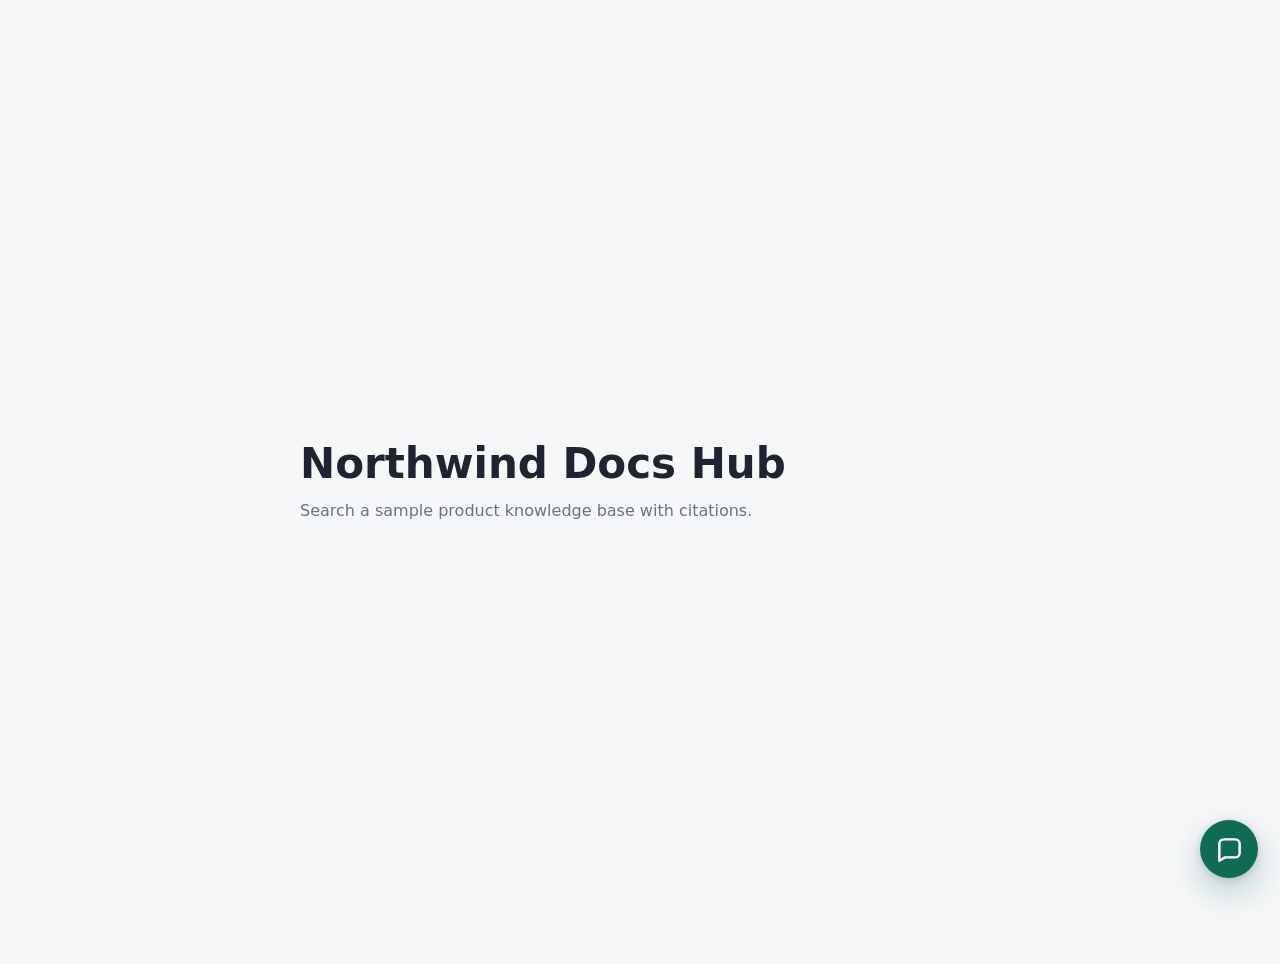
==== static/index.html @ 2afe3430 "Initial release" ====
<!doctype html>
<html lang="en">
<head>
<meta charset="utf-8">
<meta name="viewport" content="width=device-width, initial-scale=1">
<title>Northwind Docs Hub</title>
<meta name="description" content="Sample product knowledge base with document search, citations, and an embeddable chat widget.">
<meta name="theme-color" content="#0f6b54">
<link rel="canonical" href="https://bot.xyh.wiki/">
<link rel="icon" type="image/svg+xml" href="/static/favicon.svg">
<link rel="icon" type="image/x-icon" sizes="48x48" href="/favicon.ico">
<link rel="apple-touch-icon" href="/static/apple-touch-icon.png">
<meta property="og:type" content="website">
<meta property="og:title" content="Northwind Docs Hub">
<meta property="og:description" content="Sample product knowledge base with document search, citations, and an embeddable chat widget.">
<meta property="og:url" content="https://bot.xyh.wiki/">
<meta property="og:image" content="https://bot.xyh.wiki/static/apple-touch-icon.png">
<meta name="twitter:card" content="summary">
<style>
  html, body { min-height: 100%; }
  body {
    margin: 0;
    font-family: "Avenir Next", "Segoe UI", system-ui, sans-serif;
    background: #f6f7f9;
    color: #1f2430;
  }
  .page {
    min-height: 100vh;
    display: grid;
    place-items: center;
    padding: 32px 20px;
  }
  .intro {
    width: min(680px, 100%);
  }
  .intro h1 {
    margin: 0 0 10px;
    font-size: clamp(26px, 5vw, 42px);
    line-height: 1.12;
    font-weight: 700;
  }
  .intro p {
    margin: 0;
    color: #6b7280;
    font-size: 16px;
    line-height: 1.7;
  }
</style>
</head>
<body>
<main class="page">
  <section class="intro" aria-label="Assistant">
    <h1 id="page-title">Northwind Docs Hub</h1>
    <p id="page-tagline">Search a sample product knowledge base with citations.</p>
  </section>
</main>
<noscript><p style="padding:16px 22px">This page requires JavaScript. Please enable it and reload.</p></noscript>
<script>
fetch("/api/config").then(r => r.json()).then(cfg => {
  document.title = cfg.name;
  document.documentElement.lang = cfg.lang || "en";
  document.getElementById("page-title").textContent = cfg.name;
  document.getElementById("page-tagline").textContent = cfg.tagline;
}).catch(() => {});
</script>
<script src="/static/widget.js?v=60027d6"></script>
</body>
</html>
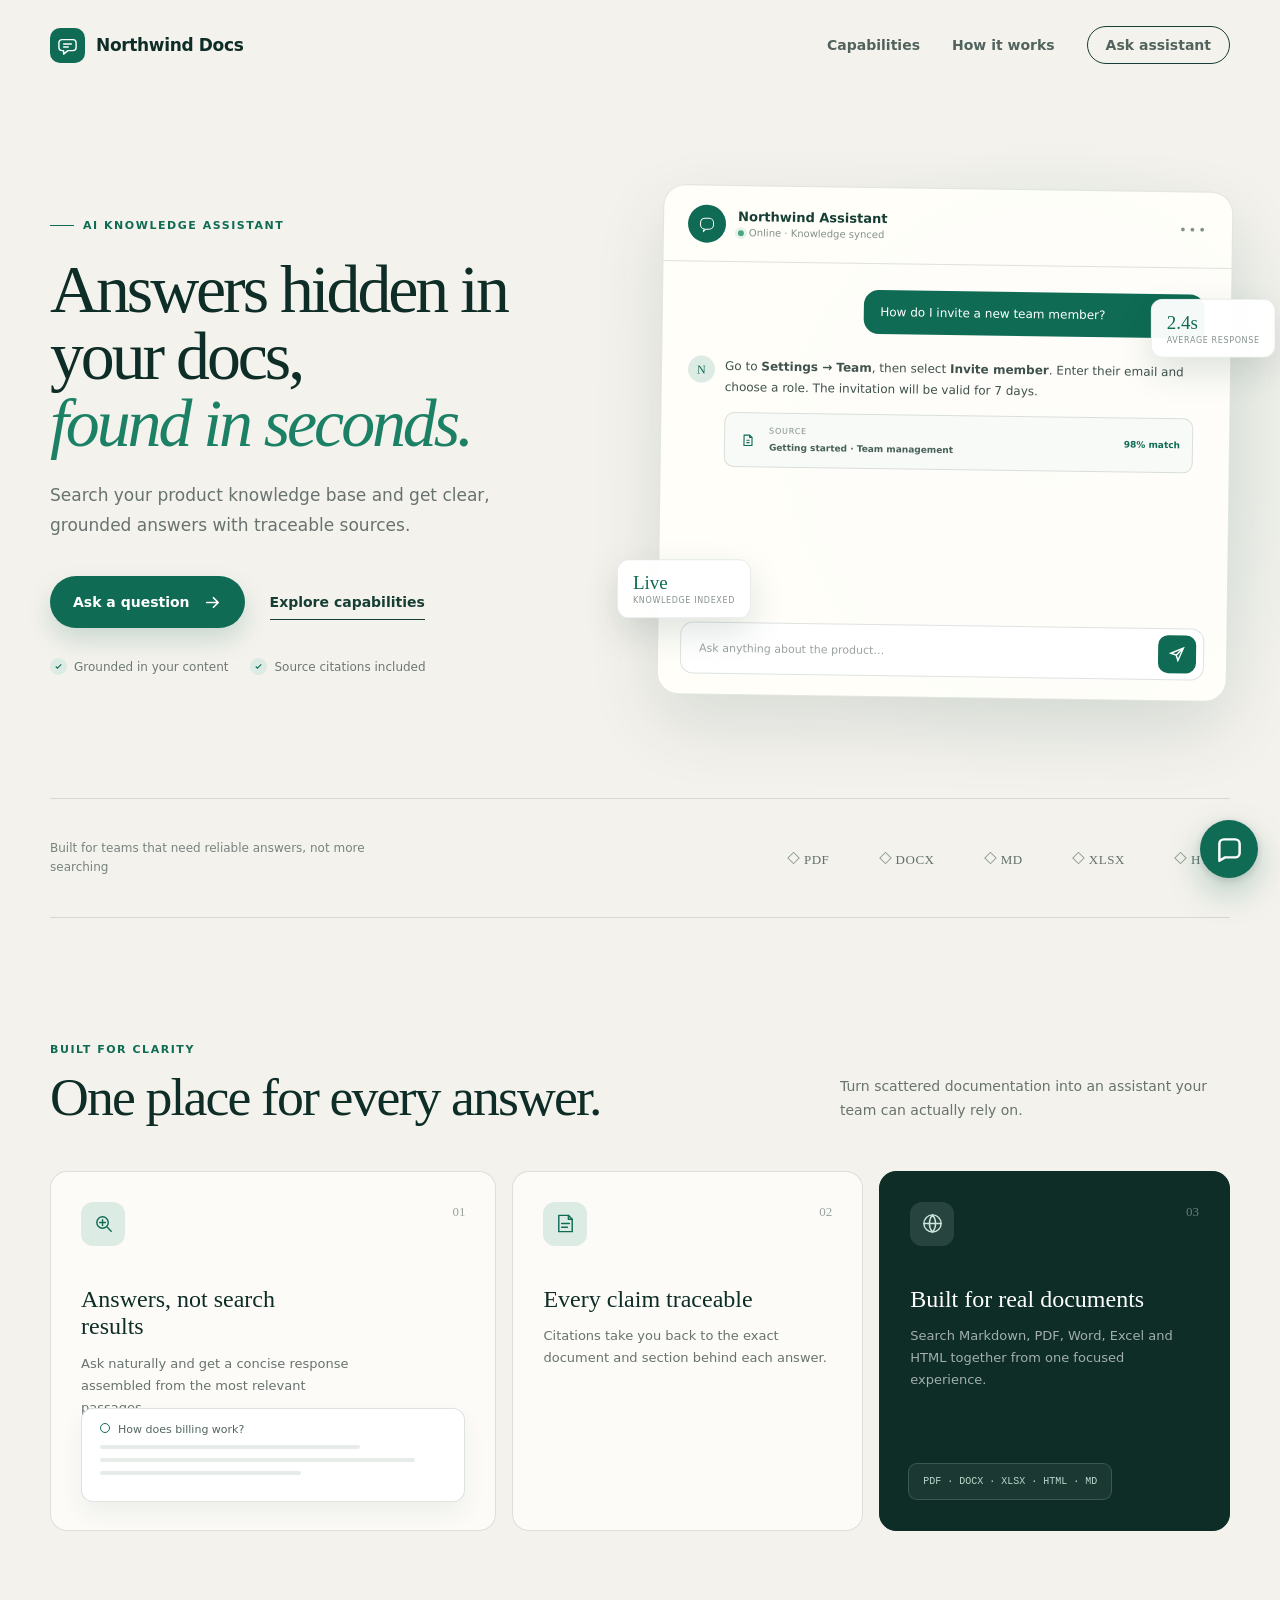
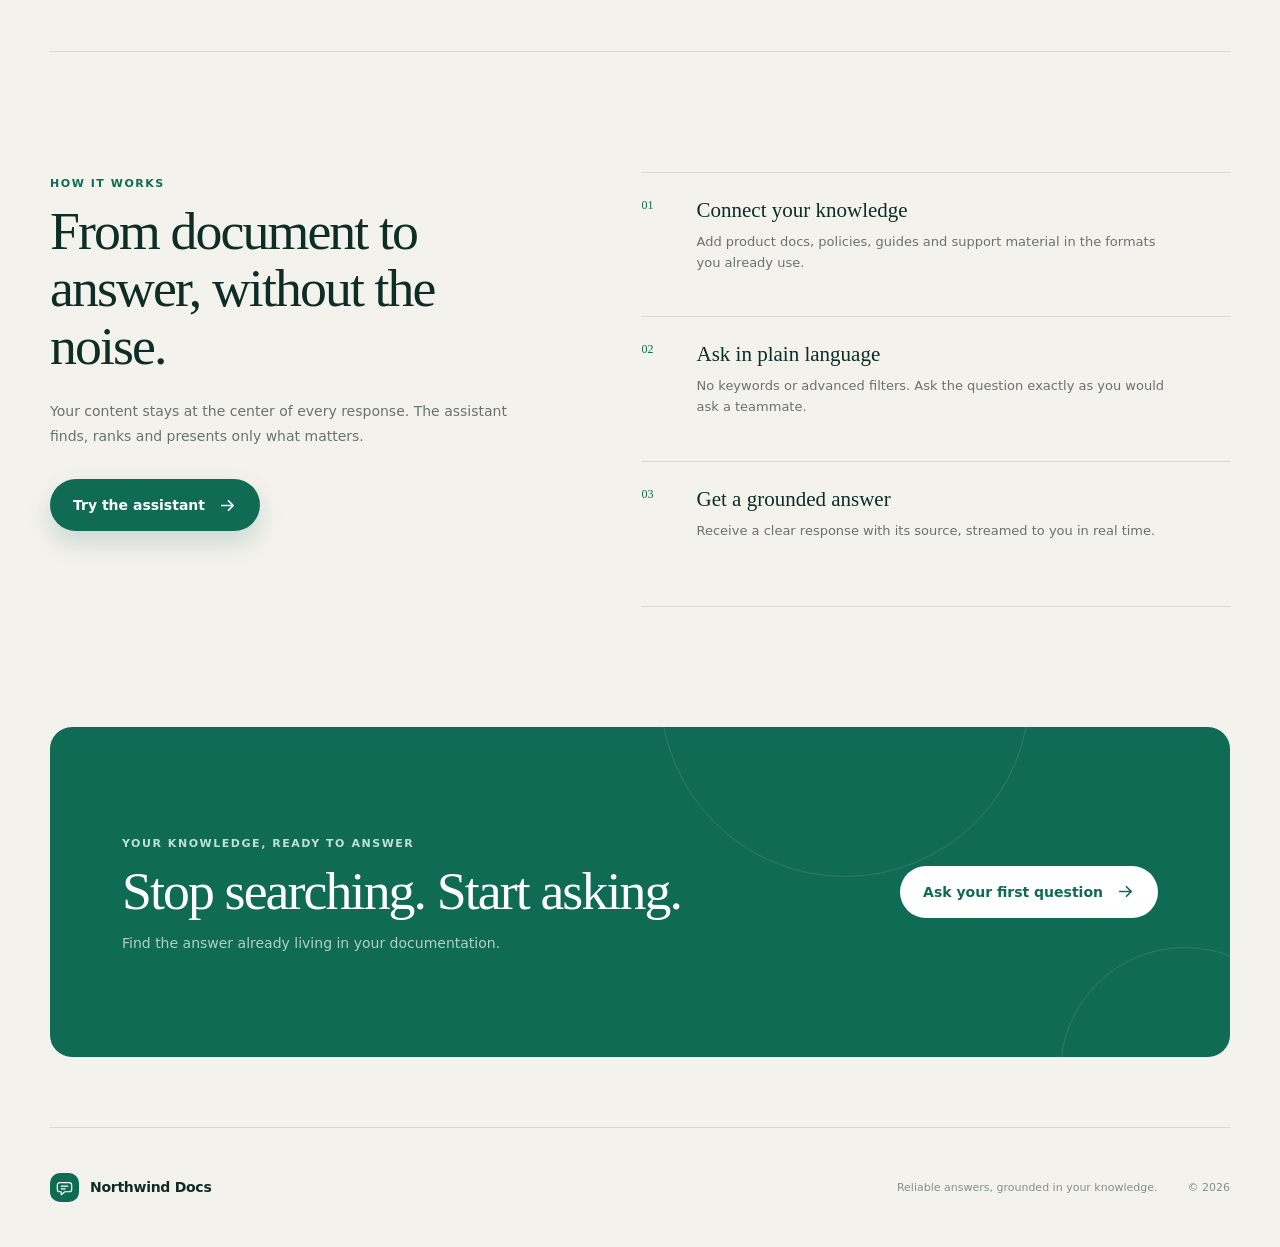
==== commit 5b3f2dc9: "feat: redesign showcase and restrict chat access" ====
--- a/static/index.html
+++ b/static/index.html
@@ -1,68 +1,150 @@
 <!doctype html>
 <html lang="en">
 <head>
-<meta charset="utf-8">
-<meta name="viewport" content="width=device-width, initial-scale=1">
-<title>Northwind Docs Hub</title>
-<meta name="description" content="Sample product knowledge base with document search, citations, and an embeddable chat widget.">
-<meta name="theme-color" content="#0f6b54">
-<link rel="canonical" href="https://bot.xyh.wiki/">
-<link rel="icon" type="image/svg+xml" href="/static/favicon.svg">
-<link rel="icon" type="image/x-icon" sizes="48x48" href="/favicon.ico">
-<link rel="apple-touch-icon" href="/static/apple-touch-icon.png">
-<meta property="og:type" content="website">
-<meta property="og:title" content="Northwind Docs Hub">
-<meta property="og:description" content="Sample product knowledge base with document search, citations, and an embeddable chat widget.">
-<meta property="og:url" content="https://bot.xyh.wiki/">
-<meta property="og:image" content="https://bot.xyh.wiki/static/apple-touch-icon.png">
-<meta name="twitter:card" content="summary">
-<style>
-  html, body { min-height: 100%; }
-  body {
-    margin: 0;
-    font-family: "Avenir Next", "Segoe UI", system-ui, sans-serif;
-    background: #f6f7f9;
-    color: #1f2430;
-  }
-  .page {
-    min-height: 100vh;
-    display: grid;
-    place-items: center;
-    padding: 32px 20px;
-  }
-  .intro {
-    width: min(680px, 100%);
-  }
-  .intro h1 {
-    margin: 0 0 10px;
-    font-size: clamp(26px, 5vw, 42px);
-    line-height: 1.12;
-    font-weight: 700;
-  }
-  .intro p {
-    margin: 0;
-    color: #6b7280;
-    font-size: 16px;
-    line-height: 1.7;
-  }
-</style>
+  <meta charset="utf-8">
+  <meta name="viewport" content="width=device-width, initial-scale=1">
+  <title>Northwind Docs Hub</title>
+  <meta name="description" content="Ask your product knowledge base and get clear, grounded answers with citations.">
+  <meta name="theme-color" content="#f4f2ed">
+  <link rel="canonical" href="https://bot.xyh.wiki/">
+  <link rel="icon" type="image/svg+xml" href="/static/favicon.svg">
+  <link rel="icon" type="image/x-icon" sizes="48x48" href="/favicon.ico">
+  <link rel="apple-touch-icon" href="/static/apple-touch-icon.png">
+  <link rel="stylesheet" href="/static/home.css?v=20260721">
+  <meta property="og:type" content="website">
+  <meta property="og:title" content="Northwind Docs Hub">
+  <meta property="og:description" content="Ask your product knowledge base and get clear, grounded answers with citations.">
+  <meta property="og:url" content="https://bot.xyh.wiki/">
+  <meta property="og:image" content="https://bot.xyh.wiki/static/apple-touch-icon.png">
+  <meta name="twitter:card" content="summary">
 </head>
 <body>
-<main class="page">
-  <section class="intro" aria-label="Assistant">
-    <h1 id="page-title">Northwind Docs Hub</h1>
-    <p id="page-tagline">Search a sample product knowledge base with citations.</p>
-  </section>
-</main>
-<noscript><p style="padding:16px 22px">This page requires JavaScript. Please enable it and reload.</p></noscript>
-<script>
-fetch("/api/config").then(r => r.json()).then(cfg => {
-  document.title = cfg.name;
-  document.documentElement.lang = cfg.lang || "en";
-  document.getElementById("page-title").textContent = cfg.name;
-  document.getElementById("page-tagline").textContent = cfg.tagline;
-}).catch(() => {});
-</script>
-<script src="/static/widget.js?v=60027d6"></script>
+  <div class="page-shell">
+    <header class="site-header">
+      <a class="brand" href="#top" aria-label="Home">
+        <span class="brand-mark" aria-hidden="true">
+          <svg viewBox="0 0 32 32" fill="none"><path d="M9 8.5h14a4 4 0 0 1 4 4v6a4 4 0 0 1-4 4h-6.4L11 27v-4.5H9a4 4 0 0 1-4-4v-6a4 4 0 0 1 4-4Z"/><path d="M11 14h10M11 18h6"/></svg>
+        </span>
+        <span id="brand-name">Northwind Docs</span>
+      </a>
+      <nav class="site-nav" aria-label="Primary navigation">
+        <a href="#capabilities" data-copy="navCapabilities">Capabilities</a>
+        <a href="#workflow" data-copy="navWorkflow">How it works</a>
+        <button class="nav-cta js-open-chat" type="button" data-copy="navAsk">Ask assistant</button>
+      </nav>
+    </header>
+
+    <main id="top">
+      <section class="hero" aria-labelledby="hero-title">
+        <div class="hero-copy">
+          <div class="eyebrow"><span></span><span data-copy="eyebrow">AI knowledge assistant</span></div>
+          <h1 id="hero-title"><span data-copy="heroLead">Answers hidden in your docs,</span> <em data-copy="heroAccent">found in seconds.</em></h1>
+          <p id="page-tagline" class="hero-summary">Search your product knowledge base and get clear, grounded answers with traceable sources.</p>
+          <div class="hero-actions">
+            <button class="primary-action js-open-chat" type="button">
+              <span data-copy="heroCta">Ask a question</span>
+              <svg viewBox="0 0 20 20" fill="none" aria-hidden="true"><path d="M4 10h12m-5-5 5 5-5 5"/></svg>
+            </button>
+            <a class="text-action" href="#capabilities" data-copy="heroLearn">Explore capabilities</a>
+          </div>
+          <div class="trust-row" aria-label="Service highlights">
+            <div><svg viewBox="0 0 20 20" fill="none"><path d="m5 10 3 3 7-7"/></svg><span data-copy="trustGrounded">Grounded in your content</span></div>
+            <div><svg viewBox="0 0 20 20" fill="none"><path d="m5 10 3 3 7-7"/></svg><span data-copy="trustSources">Source citations included</span></div>
+          </div>
+        </div>
+
+        <div class="assistant-demo" aria-label="Assistant response preview">
+          <div class="demo-topbar">
+            <div class="demo-identity">
+              <span class="demo-avatar"><span></span></span>
+              <div><strong id="demo-name">Northwind Assistant</strong><small><i></i><span data-copy="demoOnline">Online · Knowledge synced</span></small></div>
+            </div>
+            <span class="demo-menu" aria-hidden="true">•••</span>
+          </div>
+          <div class="demo-body">
+            <div class="message message-user" data-copy="demoQuestion">How do I invite a new team member?</div>
+            <div class="message message-assistant">
+              <span class="tiny-avatar" aria-hidden="true">N</span>
+              <div class="answer-card">
+                <p data-copy="demoAnswer">Go to <strong>Settings → Team</strong>, then select <strong>Invite member</strong>. Enter their email and choose a role. The invitation will be valid for 7 days.</p>
+                <div class="source-card">
+                  <svg viewBox="0 0 20 20" fill="none"><path d="M5 3.5h7l3 3v10H5v-13Z"/><path d="M12 3.5v3h3M8 10h4M8 13h4"/></svg>
+                  <div><span data-copy="demoSource">Source</span><strong data-copy="demoDocument">Getting started · Team management</strong></div>
+                  <span class="source-match" data-copy="demoMatch">98% match</span>
+                </div>
+              </div>
+            </div>
+          </div>
+          <button class="demo-composer js-open-chat" type="button">
+            <span data-copy="demoPlaceholder">Ask anything about the product…</span>
+            <i><svg viewBox="0 0 20 20" fill="none"><path d="m17 3-6 14-2-6-6-2 14-6ZM9 11l8-8"/></svg></i>
+          </button>
+          <span class="floating-note note-fast"><b>2.4s</b><small data-copy="noteResponse">average response</small></span>
+          <span class="floating-note note-index"><b id="indexed-count">Live</b><small data-copy="noteIndexed">knowledge indexed</small></span>
+        </div>
+      </section>
+
+      <section class="proof" aria-label="Highlights">
+        <p data-copy="proofIntro">Built for teams that need reliable answers, not more searching</p>
+        <div class="proof-items">
+          <span><b>PDF</b></span><span><b>DOCX</b></span><span><b>MD</b></span><span><b>XLSX</b></span><span><b>HTML</b></span>
+        </div>
+      </section>
+
+      <section class="section capabilities" id="capabilities">
+        <div class="section-heading">
+          <div><span class="section-kicker" data-copy="capKicker">Built for clarity</span><h2 data-copy="capTitle">One place for every answer.</h2></div>
+          <p data-copy="capSummary">Turn scattered documentation into an assistant your team can actually rely on.</p>
+        </div>
+        <div class="feature-grid">
+          <article class="feature-card feature-main">
+            <span class="feature-icon"><svg viewBox="0 0 24 24" fill="none"><circle cx="11" cy="11" r="6"/><path d="m16 16 4 4M8 11h6M11 8v6"/></svg></span>
+            <span class="feature-number">01</span>
+            <h3 data-copy="featureSearchTitle">Answers, not search results</h3>
+            <p data-copy="featureSearchText">Ask naturally and get a concise response assembled from the most relevant passages.</p>
+            <div class="search-visual"><span data-copy="searchVisual">How does billing work?</span><i></i><i></i><i></i></div>
+          </article>
+          <article class="feature-card">
+            <span class="feature-icon"><svg viewBox="0 0 24 24" fill="none"><path d="M5 3.5h10l4 4v13H5v-17Z"/><path d="M15 3.5v4h4M8 12h8M8 16h6"/></svg></span>
+            <span class="feature-number">02</span>
+            <h3 data-copy="featureSourceTitle">Every claim traceable</h3>
+            <p data-copy="featureSourceText">Citations take you back to the exact document and section behind each answer.</p>
+          </article>
+          <article class="feature-card feature-dark">
+            <span class="feature-icon"><svg viewBox="0 0 24 24" fill="none"><path d="M12 21a9 9 0 1 0 0-18 9 9 0 0 0 0 18Z"/><path d="M3 12h18M12 3a14 14 0 0 1 0 18M12 3a14 14 0 0 0 0 18"/></svg></span>
+            <span class="feature-number">03</span>
+            <h3 data-copy="featureFormatsTitle">Built for real documents</h3>
+            <p data-copy="featureFormatsText">Search Markdown, PDF, Word, Excel and HTML together from one focused experience.</p>
+            <span class="code-pill">PDF · DOCX · XLSX · HTML · MD</span>
+          </article>
+        </div>
+      </section>
+
+      <section class="section workflow" id="workflow">
+        <div class="workflow-copy">
+          <span class="section-kicker" data-copy="flowKicker">How it works</span>
+          <h2 data-copy="flowTitle">From document to answer, without the noise.</h2>
+          <p data-copy="flowSummary">Your content stays at the center of every response. The assistant finds, ranks and presents only what matters.</p>
+          <button class="primary-action js-open-chat" type="button"><span data-copy="flowCta">Try the assistant</span><svg viewBox="0 0 20 20" fill="none"><path d="M4 10h12m-5-5 5 5-5 5"/></svg></button>
+        </div>
+        <ol class="workflow-steps">
+          <li><span>01</span><div><h3 data-copy="stepOneTitle">Connect your knowledge</h3><p data-copy="stepOneText">Add product docs, policies, guides and support material in the formats you already use.</p></div></li>
+          <li><span>02</span><div><h3 data-copy="stepTwoTitle">Ask in plain language</h3><p data-copy="stepTwoText">No keywords or advanced filters. Ask the question exactly as you would ask a teammate.</p></div></li>
+          <li><span>03</span><div><h3 data-copy="stepThreeTitle">Get a grounded answer</h3><p data-copy="stepThreeText">Receive a clear response with its source, streamed to you in real time.</p></div></li>
+        </ol>
+      </section>
+
+      <section class="final-cta">
+        <span class="cta-orbit orbit-one"></span><span class="cta-orbit orbit-two"></span>
+        <div><span class="section-kicker" data-copy="ctaKicker">Your knowledge, ready to answer</span><h2 data-copy="ctaTitle">Stop searching. Start asking.</h2><p data-copy="ctaSummary">Find the answer already living in your documentation.</p></div>
+        <button class="light-action js-open-chat" type="button"><span data-copy="ctaButton">Ask your first question</span><svg viewBox="0 0 20 20" fill="none"><path d="M4 10h12m-5-5 5 5-5 5"/></svg></button>
+      </section>
+    </main>
+
+    <footer><a class="brand footer-brand" href="#top"><span class="brand-mark" aria-hidden="true"><svg viewBox="0 0 32 32" fill="none"><path d="M9 8.5h14a4 4 0 0 1 4 4v6a4 4 0 0 1-4 4h-6.4L11 27v-4.5H9a4 4 0 0 1-4-4v-6a4 4 0 0 1 4-4Z"/><path d="M11 14h10M11 18h6"/></svg></span><span id="footer-name">Northwind Docs</span></a><p data-copy="footerText">Reliable answers, grounded in your knowledge.</p><span>© <span id="year"></span></span></footer>
+  </div>
+  <noscript><p class="noscript">This page requires JavaScript. Please enable it and reload.</p></noscript>
+  <script src="/static/home.js?v=20260721"></script>
+  <script src="/static/widget.js?v=60027d6"></script>
 </body>
 </html>
--- a/static/home.css
+++ b/static/home.css
@@ -0,0 +1,194 @@
+:root {
+  --paper: #f4f2ed;
+  --surface: #fffefa;
+  --ink: #173e35;
+  --ink-deep: #0d2d26;
+  --muted: #68736f;
+  --green: #0f6b54;
+  --green-bright: #1c8065;
+  --mint: #dcece4;
+  --line: rgba(23, 62, 53, .14);
+  --shadow: 0 28px 70px rgba(18, 57, 48, .12);
+}
+
+* { box-sizing: border-box; }
+html { scroll-behavior: smooth; }
+body { margin: 0; background: var(--paper); color: var(--ink); font-family: Inter, "Avenir Next", "Segoe UI", system-ui, sans-serif; -webkit-font-smoothing: antialiased; }
+button, a { font: inherit; }
+button { color: inherit; }
+a { color: inherit; text-decoration: none; }
+svg { display: block; }
+.page-shell { overflow: hidden; }
+.site-header { width: min(1180px, calc(100% - 48px)); height: 90px; margin: auto; display: flex; align-items: center; justify-content: space-between; }
+.brand { display: inline-flex; align-items: center; gap: 11px; color: var(--ink-deep); font-size: 17px; font-weight: 750; letter-spacing: -.02em; }
+.brand-mark { width: 35px; height: 35px; display: grid; place-items: center; border-radius: 10px; background: var(--green); color: #fff; }
+.brand-mark svg { width: 25px; stroke: currentColor; stroke-width: 1.8; stroke-linecap: round; stroke-linejoin: round; }
+.site-nav { display: flex; align-items: center; gap: 32px; color: #52635e; font-size: 14px; font-weight: 550; }
+.site-nav a { transition: color .2s; }
+.site-nav a:hover { color: var(--green); }
+.nav-cta { border: 1px solid var(--ink); border-radius: 999px; padding: 10px 18px; background: transparent; cursor: pointer; transition: .2s; }
+.nav-cta:hover { background: var(--ink); color: #fff; transform: translateY(-1px); }
+
+.hero { position: relative; width: min(1180px, calc(100% - 48px)); min-height: 670px; margin: 18px auto 20px; display: grid; grid-template-columns: .92fr 1.08fr; align-items: center; gap: 72px; }
+.hero::before { content: ""; position: absolute; z-index: -1; top: 1%; right: -13%; width: 670px; height: 670px; border-radius: 50%; background: radial-gradient(circle, rgba(160, 205, 184, .28), rgba(220, 236, 228, .05) 65%, transparent 70%); }
+.eyebrow, .section-kicker { text-transform: uppercase; letter-spacing: .14em; color: var(--green); font-weight: 750; font-size: 11px; }
+.eyebrow { display: inline-flex; align-items: center; gap: 9px; }
+.eyebrow > span:first-child { width: 24px; height: 1px; background: currentColor; }
+.hero h1 { margin: 24px 0 24px; color: var(--ink-deep); font-family: Georgia, "Times New Roman", serif; font-weight: 500; font-size: clamp(52px, 5.3vw, 76px); line-height: .99; letter-spacing: -.045em; }
+.hero h1 em { display: block; color: var(--green-bright); font-weight: 400; }
+.hero-summary { max-width: 530px; margin: 0; color: var(--muted); font-size: 17px; line-height: 1.75; }
+.hero-actions { display: flex; align-items: center; gap: 25px; margin-top: 36px; }
+.primary-action, .light-action { border: 0; border-radius: 999px; display: inline-flex; align-items: center; justify-content: center; gap: 13px; cursor: pointer; font-size: 14px; font-weight: 700; transition: transform .2s, box-shadow .2s, background .2s; }
+.primary-action { min-height: 52px; padding: 0 23px; color: #fff; background: var(--green); box-shadow: 0 12px 25px rgba(15, 107, 84, .18); }
+.primary-action:hover, .light-action:hover { transform: translateY(-2px); box-shadow: 0 16px 30px rgba(15, 107, 84, .25); }
+.primary-action svg, .light-action svg { width: 19px; stroke: currentColor; stroke-width: 1.8; stroke-linecap: round; stroke-linejoin: round; }
+.text-action { padding: 9px 0; border-bottom: 1px solid var(--ink); font-size: 14px; font-weight: 650; }
+.trust-row { display: flex; gap: 22px; margin-top: 30px; color: #6b7874; font-size: 12px; }
+.trust-row div { display: flex; align-items: center; gap: 7px; }
+.trust-row svg { width: 17px; height: 17px; padding: 3px; border-radius: 50%; background: var(--mint); stroke: var(--green); stroke-width: 2; }
+
+.assistant-demo { position: relative; justify-self: end; width: min(100%, 570px); min-height: 510px; border: 1px solid rgba(23, 62, 53, .12); border-radius: 22px; background: rgba(255, 254, 250, .94); box-shadow: var(--shadow); transform: rotate(.8deg); }
+.demo-topbar { height: 76px; padding: 0 24px; border-bottom: 1px solid var(--line); display: flex; align-items: center; justify-content: space-between; }
+.demo-identity { display: flex; align-items: center; gap: 12px; }
+.demo-avatar { width: 38px; height: 38px; display: grid; place-items: center; border-radius: 50%; background: var(--green); }
+.demo-avatar span { width: 14px; height: 12px; border: 1.6px solid #fff; border-radius: 5px; position: relative; }
+.demo-avatar span::after { content: ""; position: absolute; left: 2px; bottom: -4px; border-width: 3px 3px 0 0; border-style: solid; border-color: #fff transparent transparent transparent; }
+.demo-identity strong { display: block; font-size: 13px; }
+.demo-identity small { display: flex; align-items: center; gap: 5px; margin-top: 3px; color: #82908b; font-size: 10px; }
+.demo-identity small i { width: 6px; height: 6px; border-radius: 50%; background: #48a783; box-shadow: 0 0 0 3px rgba(72, 167, 131, .13); }
+.demo-menu { color: #82908b; font-size: 13px; letter-spacing: 2px; }
+.demo-body { min-height: 347px; padding: 26px 26px 15px; }
+.message { font-size: 12px; line-height: 1.7; }
+.message-user { max-width: 66%; margin-left: auto; padding: 12px 16px; border-radius: 15px 15px 4px 15px; background: var(--green); color: #fff; }
+.message-assistant { display: flex; gap: 10px; margin-top: 24px; }
+.tiny-avatar { width: 27px; height: 27px; flex: 0 0 auto; display: grid; place-items: center; border-radius: 50%; background: var(--mint); color: var(--green); font-family: Georgia, serif; font-size: 12px; }
+.answer-card { padding-right: 10px; }
+.answer-card > p { margin: 0; color: #3f514c; }
+.source-card { margin-top: 15px; padding: 11px 12px; display: flex; align-items: center; gap: 10px; border: 1px solid var(--line); border-radius: 10px; background: #f8faf7; }
+.source-card > svg { width: 22px; height: 22px; padding: 3px; color: var(--green); stroke: currentColor; stroke-width: 1.4; }
+.source-card div { flex: 1; min-width: 0; }
+.source-card div span { display: block; color: #84908d; font-size: 8px; text-transform: uppercase; letter-spacing: .1em; }
+.source-card div strong { display: block; margin-top: 2px; color: #476059; font-size: 9px; white-space: nowrap; overflow: hidden; text-overflow: ellipsis; }
+.source-match { color: var(--green); font-size: 9px; font-weight: 700; white-space: nowrap; }
+.demo-composer { position: absolute; left: 22px; right: 22px; bottom: 20px; width: calc(100% - 44px); min-height: 52px; padding: 0 7px 0 18px; border: 1px solid var(--line); border-radius: 13px; background: #fff; color: #9aa39f; display: flex; align-items: center; justify-content: space-between; cursor: pointer; font-size: 11px; text-align: left; }
+.demo-composer i { width: 38px; height: 38px; display: grid; place-items: center; border-radius: 10px; background: var(--green); color: #fff; }
+.demo-composer svg { width: 18px; stroke: currentColor; stroke-width: 1.6; }
+.floating-note { position: absolute; min-width: 115px; padding: 12px 15px; border: 1px solid rgba(23, 62, 53, .1); border-radius: 12px; background: rgba(255,255,255,.96); box-shadow: 0 14px 35px rgba(18, 57, 48, .13); transform: rotate(-.8deg); }
+.floating-note b, .floating-note small { display: block; }
+.floating-note b { color: var(--green); font-family: Georgia, serif; font-size: 19px; font-weight: 500; }
+.floating-note small { margin-top: 2px; color: #87928e; font-size: 8px; text-transform: uppercase; letter-spacing: .08em; }
+.note-fast { top: 106px; right: -45px; }
+.note-index { left: -42px; bottom: 75px; }
+
+.proof { width: min(1180px, calc(100% - 48px)); min-height: 120px; margin: 0 auto; border-top: 1px solid var(--line); border-bottom: 1px solid var(--line); display: flex; align-items: center; justify-content: space-between; gap: 30px; }
+.proof p { margin: 0; max-width: 330px; color: #78837f; font-size: 12px; line-height: 1.6; }
+.proof-items { display: flex; align-items: center; gap: clamp(22px, 4vw, 55px); color: #61706b; }
+.proof-items span { position: relative; padding-left: 15px; }
+.proof-items span::before { content: ""; position: absolute; left: 0; top: 50%; width: 7px; height: 7px; border: 1px solid #91a099; transform: translateY(-50%) rotate(45deg); }
+.proof-items b { font-family: Georgia, serif; font-size: 13px; font-weight: 500; letter-spacing: .04em; }
+
+.section { width: min(1180px, calc(100% - 48px)); margin: 0 auto; padding: 120px 0; }
+.section-heading { display: flex; justify-content: space-between; align-items: end; margin-bottom: 44px; }
+.section-heading h2, .workflow h2, .final-cta h2 { margin: 12px 0 0; font-family: Georgia, "Times New Roman", serif; color: var(--ink-deep); font-size: clamp(38px, 4.2vw, 55px); font-weight: 500; line-height: 1.07; letter-spacing: -.035em; }
+.section-heading p { max-width: 390px; margin: 0 0 4px; color: var(--muted); font-size: 14px; line-height: 1.7; }
+.feature-grid { display: grid; grid-template-columns: 1.12fr .88fr .88fr; gap: 16px; }
+.feature-card { position: relative; min-height: 360px; padding: 30px; overflow: hidden; border: 1px solid var(--line); border-radius: 17px; background: rgba(255,254,250,.75); }
+.feature-icon { width: 44px; height: 44px; display: grid; place-items: center; border-radius: 12px; background: var(--mint); color: var(--green); }
+.feature-icon svg { width: 23px; stroke: currentColor; stroke-width: 1.5; stroke-linecap: round; stroke-linejoin: round; }
+.feature-number { position: absolute; top: 32px; right: 30px; color: #99a39f; font-family: Georgia, serif; font-size: 13px; }
+.feature-card h3 { max-width: 260px; margin: 40px 0 12px; color: var(--ink-deep); font-family: Georgia, serif; font-size: 24px; font-weight: 500; line-height: 1.15; }
+.feature-card p { max-width: 290px; margin: 0; color: var(--muted); font-size: 13px; line-height: 1.7; }
+.feature-dark { background: var(--ink-deep); color: #fff; border-color: var(--ink-deep); }
+.feature-dark .feature-icon { background: rgba(255,255,255,.11); color: #cce6db; }
+.feature-dark .feature-number { color: rgba(255,255,255,.38); }
+.feature-dark h3 { color: #fff; }
+.feature-dark p { color: rgba(255,255,255,.62); }
+.search-visual { position: absolute; left: 30px; right: 30px; bottom: 28px; height: 94px; padding: 14px 18px; border: 1px solid var(--line); border-radius: 12px; background: #fff; color: #536660; font-size: 11px; box-shadow: 0 12px 25px rgba(18, 57, 48, .06); }
+.search-visual::before { content: ""; display: inline-block; width: 8px; height: 8px; margin-right: 8px; border: 1.5px solid var(--green); border-radius: 50%; }
+.search-visual i { display: block; width: 75%; height: 4px; margin-top: 9px; border-radius: 4px; background: #e7ece9; }
+.search-visual i:nth-last-child(2) { width: 91%; }
+.search-visual i:last-child { width: 58%; }
+.code-pill { position: absolute; left: 28px; bottom: 30px; padding: 12px 14px; border: 1px solid rgba(255,255,255,.15); border-radius: 9px; color: #b8d9cc; background: rgba(255,255,255,.06); font-family: ui-monospace, SFMono-Regular, Consolas, monospace; font-size: 10px; }
+
+.workflow { display: grid; grid-template-columns: .9fr 1.1fr; gap: 110px; border-top: 1px solid var(--line); }
+.workflow h2 { max-width: 450px; }
+.workflow-copy > p { max-width: 470px; margin: 24px 0 30px; color: var(--muted); font-size: 14px; line-height: 1.8; }
+.workflow-steps { margin: 0; padding: 0; list-style: none; }
+.workflow-steps li { min-height: 145px; padding: 25px 0; display: grid; grid-template-columns: 55px 1fr; border-bottom: 1px solid var(--line); }
+.workflow-steps li:first-child { border-top: 1px solid var(--line); }
+.workflow-steps > li > span { color: var(--green); font-family: Georgia, serif; font-size: 12px; }
+.workflow-steps h3 { margin: 0 0 8px; color: var(--ink-deep); font-family: Georgia, serif; font-size: 21px; font-weight: 500; }
+.workflow-steps p { max-width: 480px; margin: 0; color: var(--muted); font-size: 13px; line-height: 1.65; }
+
+.final-cta { position: relative; width: min(1180px, calc(100% - 48px)); min-height: 330px; margin: 0 auto 70px; padding: 65px 72px; overflow: hidden; border-radius: 22px; background: var(--green); color: #fff; display: flex; align-items: center; justify-content: space-between; }
+.final-cta > div { position: relative; z-index: 1; }
+.final-cta .section-kicker { color: #bfe1d4; }
+.final-cta h2 { color: #fff; }
+.final-cta p { margin: 14px 0 0; color: rgba(255,255,255,.68); font-size: 14px; }
+.light-action { position: relative; z-index: 1; min-height: 52px; padding: 0 23px; background: #fff; color: var(--green); }
+.cta-orbit { position: absolute; border: 1px solid rgba(255,255,255,.12); border-radius: 50%; }
+.orbit-one { width: 370px; height: 370px; right: 200px; top: -220px; }
+.orbit-two { width: 250px; height: 250px; right: -80px; bottom: -140px; }
+footer { width: min(1180px, calc(100% - 48px)); min-height: 120px; margin: auto; border-top: 1px solid var(--line); display: flex; align-items: center; gap: 30px; color: #82908b; font-size: 11px; }
+.footer-brand { margin-right: auto; font-size: 14px; }
+.footer-brand .brand-mark { width: 29px; height: 29px; }
+.footer-brand .brand-mark svg { width: 21px; }
+.noscript { padding: 16px 22px; }
+
+@media (max-width: 1050px) {
+  .hero { grid-template-columns: 1fr 1fr; gap: 35px; }
+  .note-fast { right: -12px; }
+  .note-index { left: -12px; }
+  .feature-grid { grid-template-columns: 1fr 1fr; }
+  .feature-main { grid-column: 1 / -1; }
+  .workflow { gap: 55px; }
+}
+
+@media (max-width: 780px) {
+  .site-header { height: 76px; width: min(100% - 32px, 1180px); }
+  .site-nav a { display: none; }
+  .site-nav { gap: 0; }
+  .hero { width: min(100% - 32px, 1180px); margin-top: 45px; grid-template-columns: 1fr; gap: 65px; }
+  .hero-copy { text-align: center; }
+  .eyebrow { justify-content: center; }
+  .hero h1 { font-size: clamp(47px, 12vw, 66px); }
+  .hero-summary { margin-inline: auto; }
+  .hero-actions, .trust-row { justify-content: center; }
+  .assistant-demo { justify-self: center; width: min(95%, 570px); }
+  .proof { margin-top: 75px; padding: 25px 0; flex-direction: column; text-align: center; }
+  .proof-items { flex-wrap: wrap; justify-content: center; }
+  .section { padding: 90px 0; }
+  .section-heading { align-items: start; flex-direction: column; gap: 22px; }
+  .feature-grid, .workflow { grid-template-columns: 1fr; }
+  .feature-main { grid-column: auto; }
+  .workflow { gap: 50px; }
+  .final-cta { padding: 60px 30px; flex-direction: column; align-items: start; gap: 35px; }
+}
+
+@media (max-width: 520px) {
+  .brand { font-size: 14px; }
+  .nav-cta { padding: 9px 13px; font-size: 12px; }
+  .hero { margin-top: 30px; }
+  .hero h1 { margin-top: 18px; font-size: 45px; }
+  .hero-summary { font-size: 15px; }
+  .hero-actions { flex-direction: column; gap: 10px; }
+  .primary-action { width: 100%; }
+  .trust-row { align-items: center; flex-direction: column; gap: 9px; }
+  .assistant-demo { min-height: 475px; transform: none; }
+  .demo-body { padding-inline: 17px; }
+  .message-user { max-width: 78%; }
+  .note-fast { top: -25px; right: -7px; }
+  .note-index { left: -7px; bottom: -38px; }
+  .proof { margin-top: 110px; }
+  .section, .proof, .final-cta, footer { width: min(100% - 32px, 1180px); }
+  .feature-grid { grid-template-columns: 1fr; }
+  .feature-card { min-height: 340px; padding: 25px; }
+  .final-cta { margin-bottom: 35px; }
+  footer { padding: 30px 0; flex-wrap: wrap; }
+  footer p { order: 3; width: 100%; }
+}
+
+@media (prefers-reduced-motion: reduce) {
+  html { scroll-behavior: auto; }
+  *, *::before, *::after { transition-duration: .01ms !important; }
+}
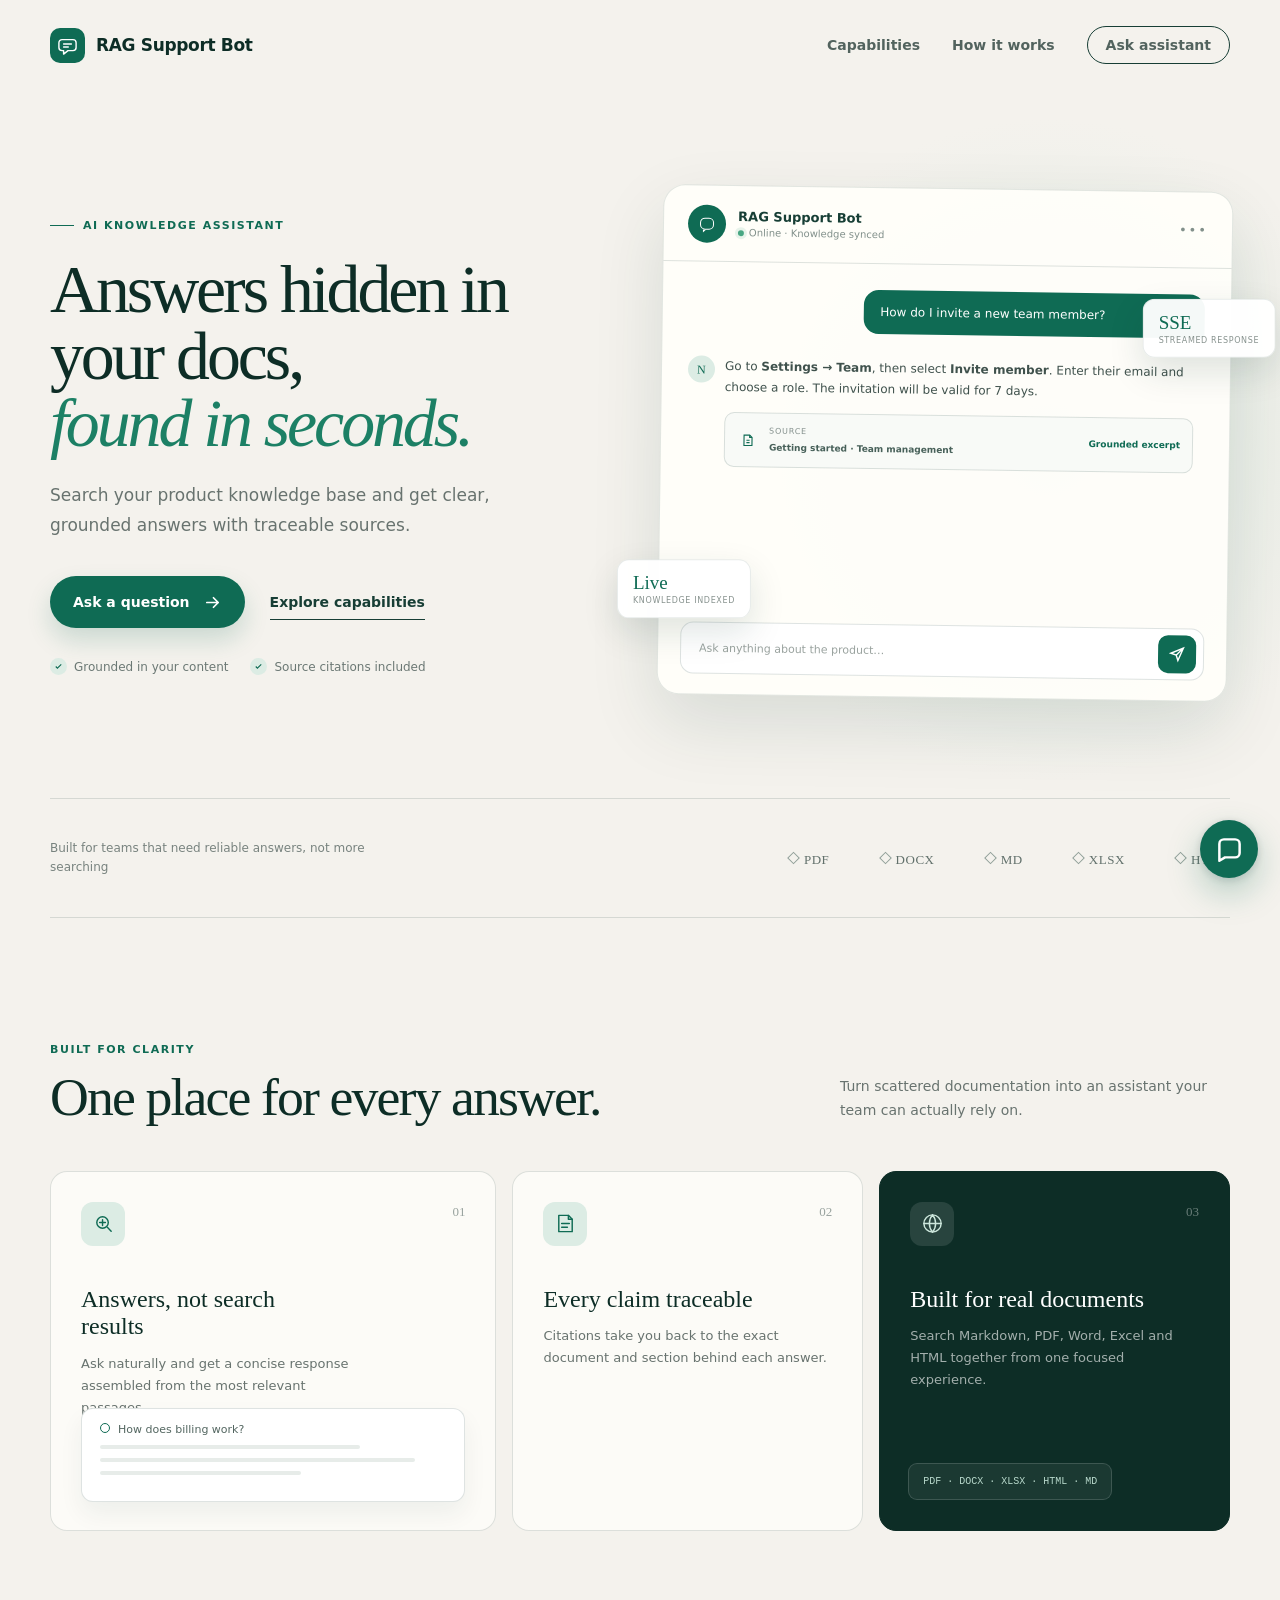
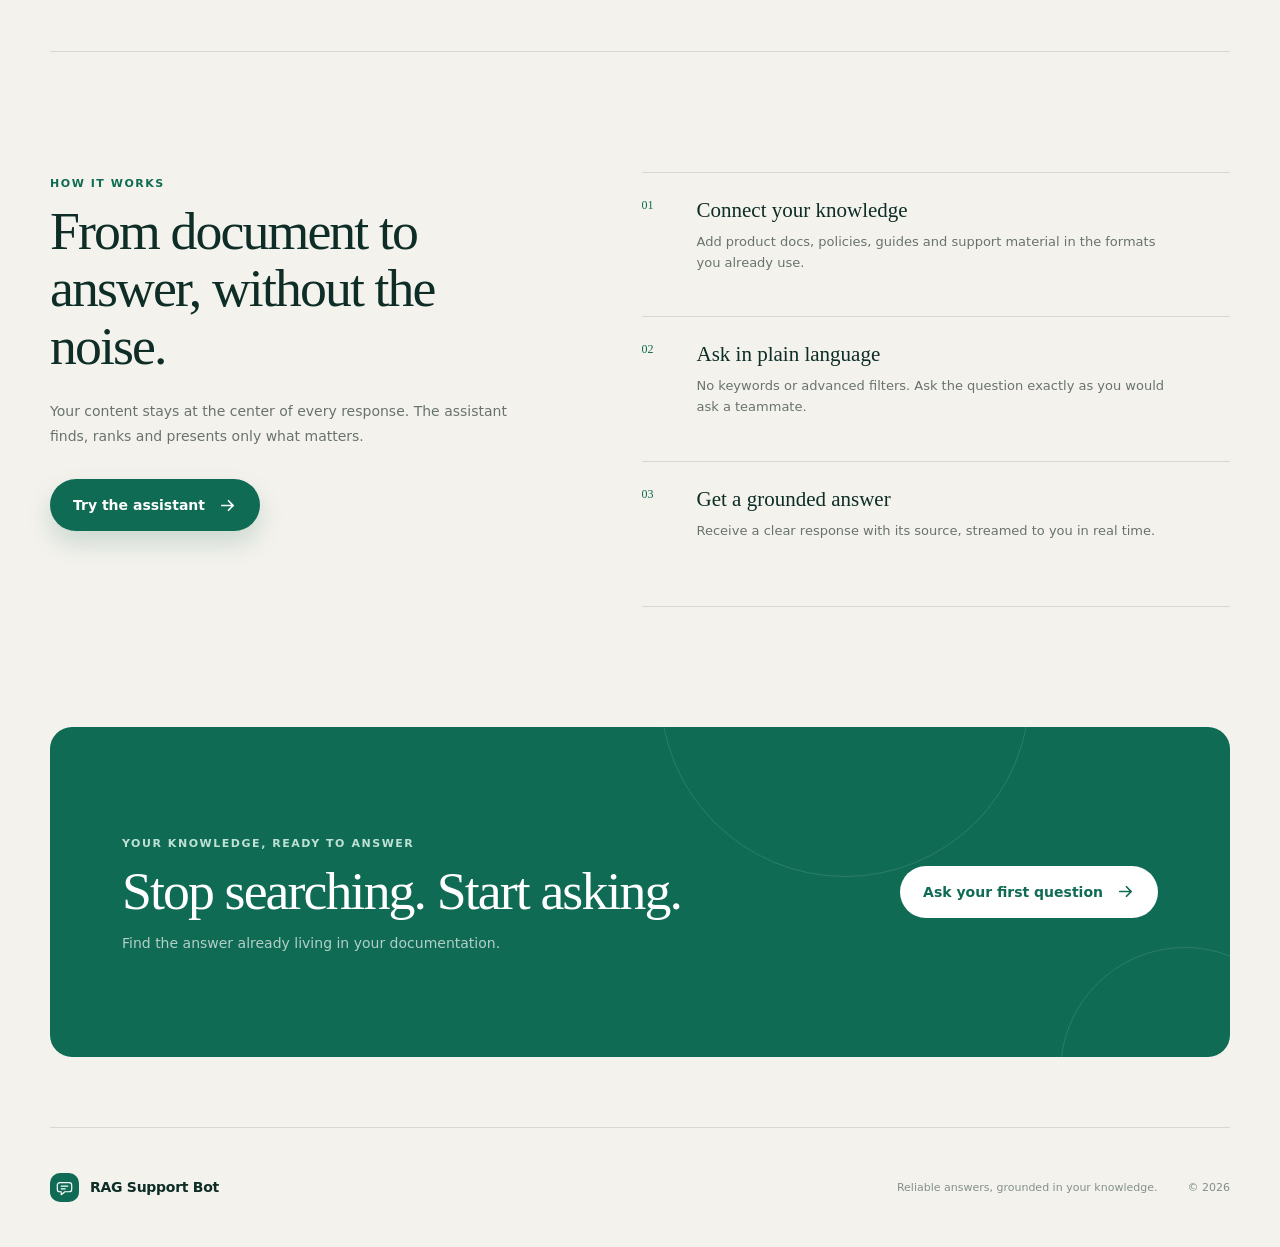
==== commit d2377c1b: "fix(seo): 修正展示页元数据并添加站点地图" ====
--- a/static/index.html
+++ b/static/index.html
@@ -3,8 +3,8 @@
 <head>
   <meta charset="utf-8">
   <meta name="viewport" content="width=device-width, initial-scale=1">
-  <title>Northwind Docs Hub</title>
-  <meta name="description" content="Ask your product knowledge base and get clear, grounded answers with citations.">
+  <title>RAG Support Bot Demo | Document Q&amp;A with Citations</title>
+  <meta name="description" content="Try the RAG Support Bot project: search a public sample knowledge base and inspect grounded answers with source citations.">
   <meta name="theme-color" content="#f4f2ed">
   <link rel="canonical" href="https://bot.xyh.wiki/">
   <link rel="icon" type="image/svg+xml" href="/static/favicon.svg">
@@ -12,8 +12,8 @@
   <link rel="apple-touch-icon" href="/static/apple-touch-icon.png">
   <link rel="stylesheet" href="/static/home.css?v=20260721">
   <meta property="og:type" content="website">
-  <meta property="og:title" content="Northwind Docs Hub">
-  <meta property="og:description" content="Ask your product knowledge base and get clear, grounded answers with citations.">
+  <meta property="og:title" content="RAG Support Bot Demo">
+  <meta property="og:description" content="Search a public sample knowledge base and inspect grounded answers with source citations.">
   <meta property="og:url" content="https://bot.xyh.wiki/">
   <meta property="og:image" content="https://bot.xyh.wiki/static/apple-touch-icon.png">
   <meta name="twitter:card" content="summary">
@@ -25,7 +25,7 @@
         <span class="brand-mark" aria-hidden="true">
           <svg viewBox="0 0 32 32" fill="none"><path d="M9 8.5h14a4 4 0 0 1 4 4v6a4 4 0 0 1-4 4h-6.4L11 27v-4.5H9a4 4 0 0 1-4-4v-6a4 4 0 0 1 4-4Z"/><path d="M11 14h10M11 18h6"/></svg>
         </span>
-        <span id="brand-name">Northwind Docs</span>
+        <span id="brand-name">RAG Support Bot</span>
       </a>
       <nav class="site-nav" aria-label="Primary navigation">
         <a href="#capabilities" data-copy="navCapabilities">Capabilities</a>
@@ -57,7 +57,7 @@
           <div class="demo-topbar">
             <div class="demo-identity">
               <span class="demo-avatar"><span></span></span>
-              <div><strong id="demo-name">Northwind Assistant</strong><small><i></i><span data-copy="demoOnline">Online · Knowledge synced</span></small></div>
+              <div><strong id="demo-name">RAG Support Bot</strong><small><i></i><span data-copy="demoOnline">Online · Knowledge synced</span></small></div>
             </div>
             <span class="demo-menu" aria-hidden="true">•••</span>
           </div>
@@ -70,7 +70,7 @@
                 <div class="source-card">
                   <svg viewBox="0 0 20 20" fill="none"><path d="M5 3.5h7l3 3v10H5v-13Z"/><path d="M12 3.5v3h3M8 10h4M8 13h4"/></svg>
                   <div><span data-copy="demoSource">Source</span><strong data-copy="demoDocument">Getting started · Team management</strong></div>
-                  <span class="source-match" data-copy="demoMatch">98% match</span>
+                  <span class="source-match" data-copy="demoMatch">Grounded excerpt</span>
                 </div>
               </div>
             </div>
@@ -79,7 +79,7 @@
             <span data-copy="demoPlaceholder">Ask anything about the product…</span>
             <i><svg viewBox="0 0 20 20" fill="none"><path d="m17 3-6 14-2-6-6-2 14-6ZM9 11l8-8"/></svg></i>
           </button>
-          <span class="floating-note note-fast"><b>2.4s</b><small data-copy="noteResponse">average response</small></span>
+          <span class="floating-note note-fast"><b>SSE</b><small data-copy="noteResponse">streamed response</small></span>
           <span class="floating-note note-index"><b id="indexed-count">Live</b><small data-copy="noteIndexed">knowledge indexed</small></span>
         </div>
       </section>
@@ -141,7 +141,7 @@
       </section>
     </main>
 
-    <footer><a class="brand footer-brand" href="#top"><span class="brand-mark" aria-hidden="true"><svg viewBox="0 0 32 32" fill="none"><path d="M9 8.5h14a4 4 0 0 1 4 4v6a4 4 0 0 1-4 4h-6.4L11 27v-4.5H9a4 4 0 0 1-4-4v-6a4 4 0 0 1 4-4Z"/><path d="M11 14h10M11 18h6"/></svg></span><span id="footer-name">Northwind Docs</span></a><p data-copy="footerText">Reliable answers, grounded in your knowledge.</p><span>© <span id="year"></span></span></footer>
+    <footer><a class="brand footer-brand" href="#top"><span class="brand-mark" aria-hidden="true"><svg viewBox="0 0 32 32" fill="none"><path d="M9 8.5h14a4 4 0 0 1 4 4v6a4 4 0 0 1-4 4h-6.4L11 27v-4.5H9a4 4 0 0 1-4-4v-6a4 4 0 0 1 4-4Z"/><path d="M11 14h10M11 18h6"/></svg></span><span id="footer-name">RAG Support Bot</span></a><p data-copy="footerText">Reliable answers, grounded in your knowledge.</p><span>© <span id="year"></span></span></footer>
   </div>
   <noscript><p class="noscript">This page requires JavaScript. Please enable it and reload.</p></noscript>
   <script src="/static/home.js?v=20260721"></script>
